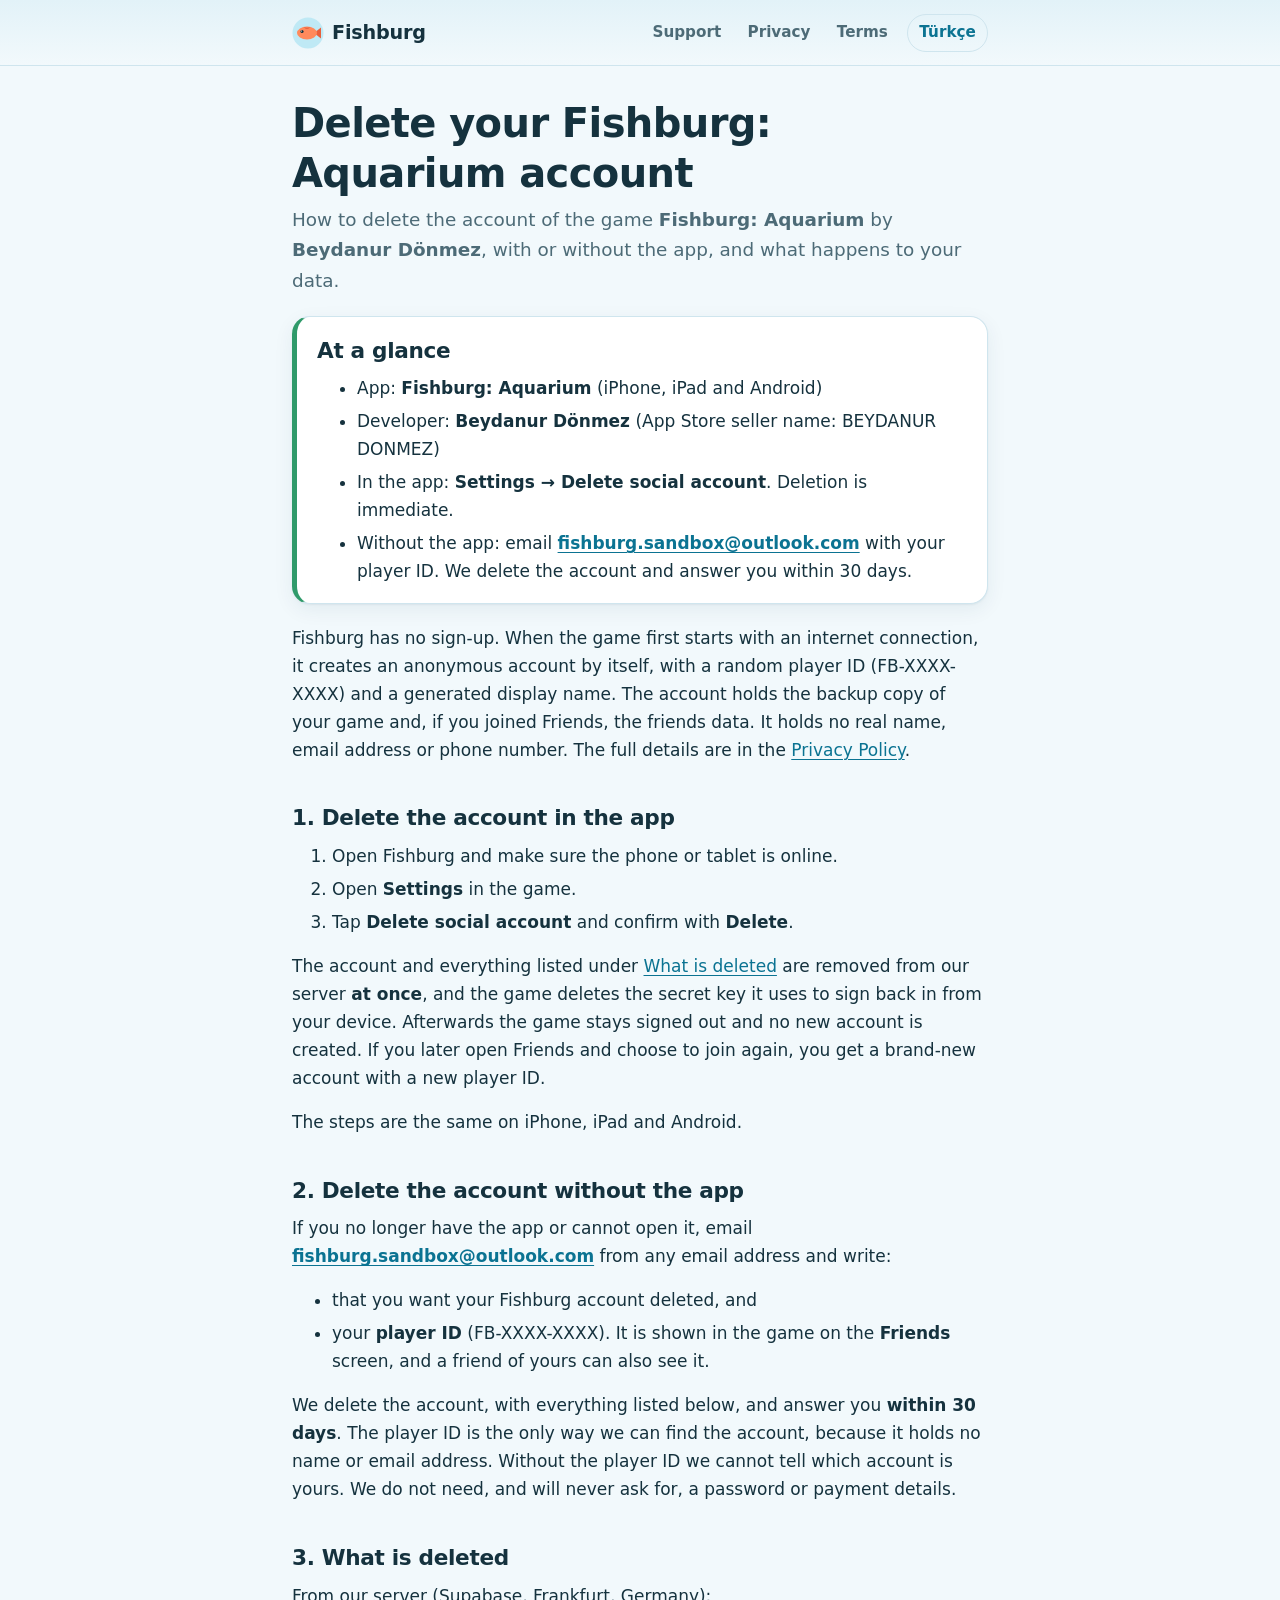
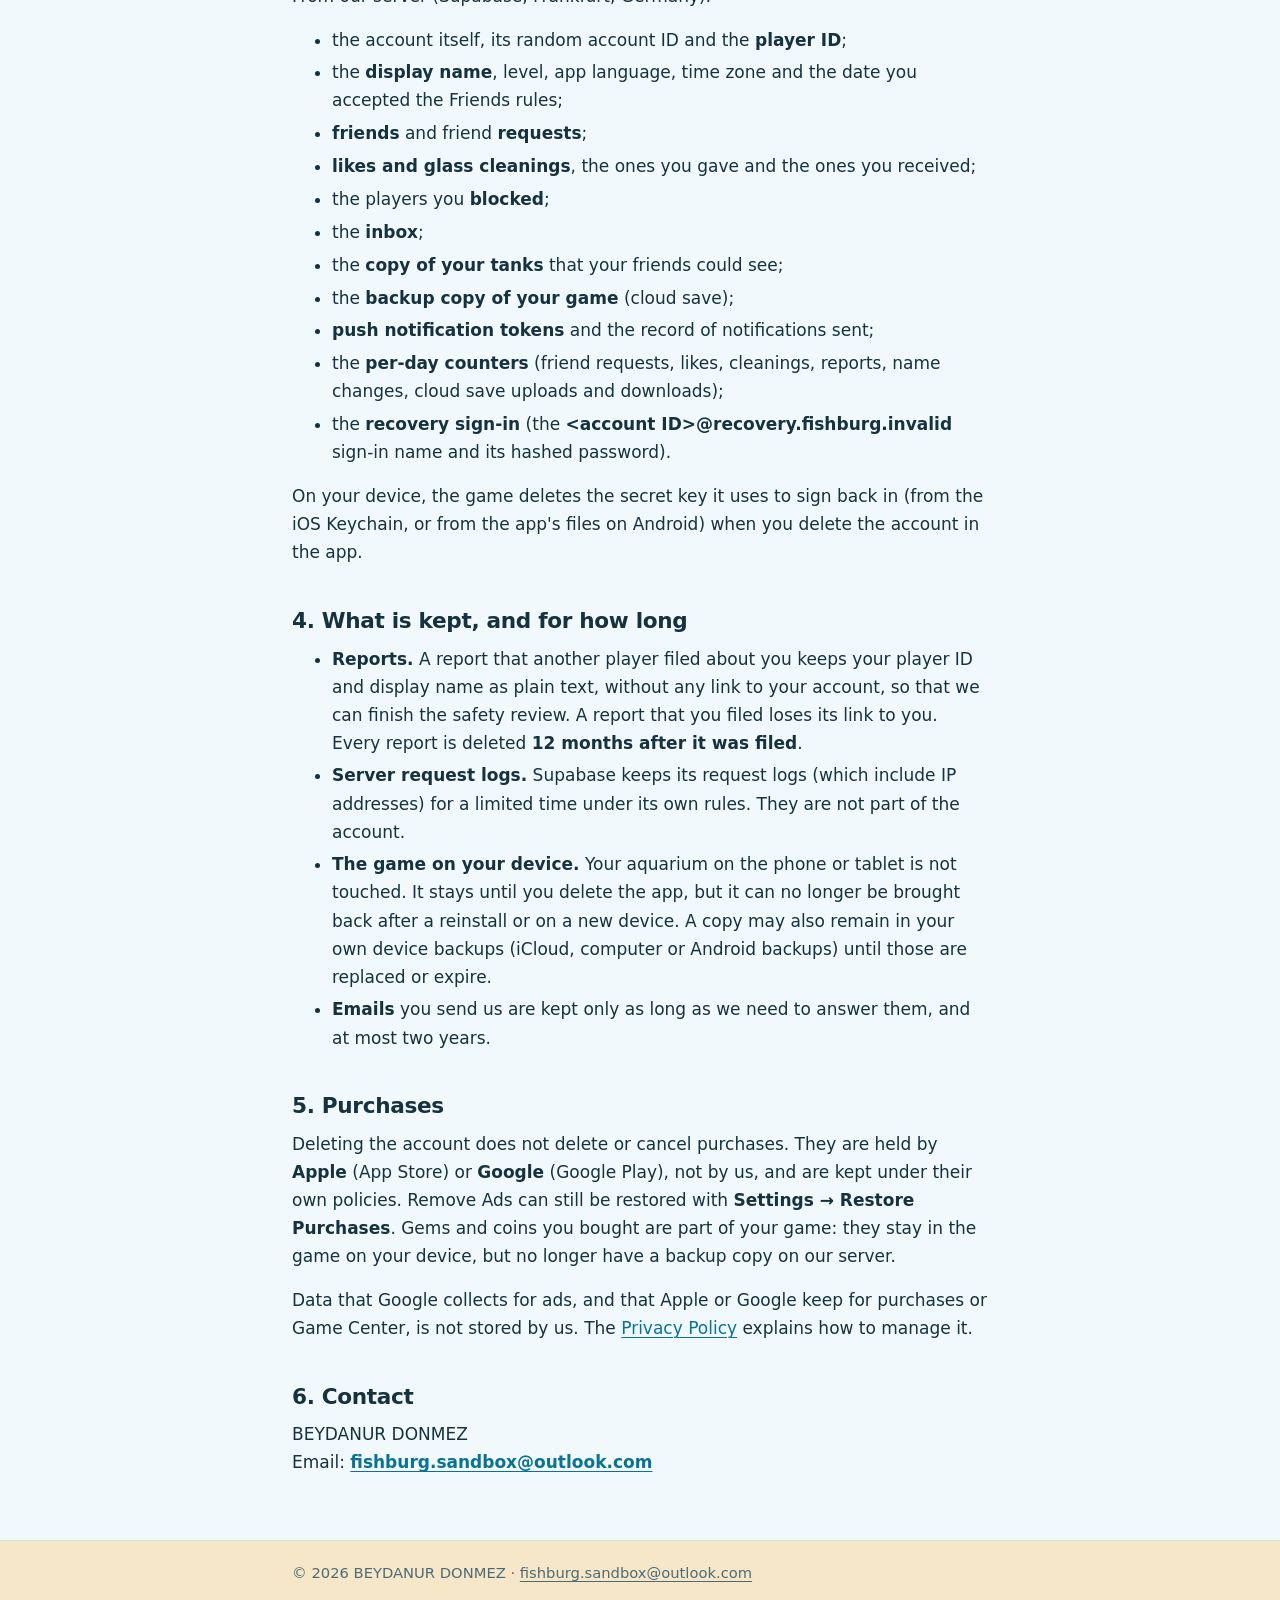
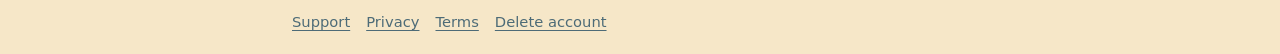
==== delete-account/index.html @ 4eb2338e "site: Android version (Firebase Cloud Messaging, ads without ATT, Google Play Billing, Android backu" ====
<!doctype html>
<html lang="en">
<head>
<meta charset="utf-8">
<meta name="viewport" content="width=device-width, initial-scale=1">
<meta http-equiv="Content-Security-Policy" content="default-src 'none'; style-src 'self'; img-src 'self' data:; base-uri 'none'; form-action 'none'">
<meta name="referrer" content="no-referrer">
<meta name="color-scheme" content="light dark">
<title>Delete your account · Fishburg: Aquarium</title>
<meta name="description" content="How to delete your Fishburg: Aquarium account (by Beydanur Dönmez), in the app or by email without the app, what is deleted and what is kept.">
<link rel="canonical" href="https://beydadonmezz.github.io/fishburg-site/delete-account/">
<link rel="alternate" hreflang="en" href="https://beydadonmezz.github.io/fishburg-site/delete-account/">
<link rel="alternate" hreflang="tr" href="https://beydadonmezz.github.io/fishburg-site/tr/delete-account/">
<link rel="alternate" hreflang="x-default" href="https://beydadonmezz.github.io/fishburg-site/delete-account/">
<link rel="icon" href="data:image/svg+xml,%3Csvg%20xmlns%3D%22http%3A%2F%2Fwww.w3.org%2F2000%2Fsvg%22%20viewBox%3D%220%200%2064%2064%22%3E%3Ccircle%20cx%3D%2232%22%20cy%3D%2232%22%20r%3D%2231%22%20fill%3D%22%23bfe9f5%22%2F%3E%3Cpath%20d%3D%22M44%2032%2058%2021v22z%22%20fill%3D%22%23e8603c%22%2F%3E%3Cellipse%20cx%3D%2230%22%20cy%3D%2232%22%20rx%3D%2220%22%20ry%3D%2213%22%20fill%3D%22%23ff8a5c%22%2F%3E%3Ccircle%20cx%3D%2220%22%20cy%3D%2229%22%20r%3D%223.2%22%20fill%3D%22%2315323e%22%2F%3E%3C%2Fsvg%3E">
<link rel="stylesheet" href="../assets/site.css">
</head>
<body>
<a class="skip" href="#main">Skip to content</a>
<header class="site-header">
  <div class="wrap">
    <a class="brand" href="../" aria-label="Fishburg home"><svg viewBox="0 0 64 64" aria-hidden="true" focusable="false"><circle cx="32" cy="32" r="31" fill="#bfe9f5"/><path d="M44 32 58 21v22z" fill="#e8603c"/><ellipse cx="30" cy="32" rx="20" ry="13" fill="#ff8a5c"/><path d="M24 20c4 2 8 2 12 0-2 5-10 5-12 0z" fill="#e8603c"/><circle cx="20" cy="29" r="3.2" fill="#15323e"/><circle cx="19" cy="28" r="1" fill="#fff"/></svg><span>Fishburg</span></a>
    <nav class="site-nav" aria-label="Main">
      <a href="../support/">Support</a>
      <a href="../privacy/">Privacy</a>
      <a href="../terms/">Terms</a>
      <a class="lang" href="../tr/delete-account/" hreflang="tr" lang="tr" title="Bu sayfanın Türkçesi">Türkçe</a>
    </nav>
  </div>
</header>
<main id="main" class="wrap">
<h1>Delete your Fishburg: Aquarium account</h1>
<p class="lead">How to delete the account of the game <strong>Fishburg: Aquarium</strong> by <strong>Beydanur Dönmez</strong>, with or without the app, and what happens to your data.</p>

<div class="card summary">
  <h2>At a glance</h2>
  <ul>
    <li>App: <strong>Fishburg: Aquarium</strong> (iPhone, iPad and Android)</li>
    <li>Developer: <strong>Beydanur Dönmez</strong> (App Store seller name: BEYDANUR DONMEZ)</li>
    <li>In the app: <span class="path">Settings → Delete social account</span>. Deletion is immediate.</li>
    <li>Without the app: email <a class="email" href="mailto:fishburg.sandbox@outlook.com?subject=Delete%20my%20Fishburg%20account">fishburg.sandbox@outlook.com</a> with your player ID. We delete the account and answer you within 30 days.</li>
  </ul>
</div>

<p>Fishburg has no sign-up. When the game first starts with an internet connection, it creates an anonymous account by itself, with a random player ID (FB-XXXX-XXXX) and a generated display name. The account holds the backup copy of your game and, if you joined Friends, the friends data. It holds no real name, email address or phone number. The full details are in the <a href="../privacy/#friends-delete">Privacy Policy</a>.</p>

<h2 id="in-app">1. Delete the account in the app</h2>
<ol>
  <li>Open Fishburg and make sure the phone or tablet is online.</li>
  <li>Open <span class="path">Settings</span> in the game.</li>
  <li>Tap <span class="path">Delete social account</span> and confirm with <strong>Delete</strong>.</li>
</ol>
<p>The account and everything listed under <a href="#deleted">What is deleted</a> are removed from our server <strong>at once</strong>, and the game deletes the secret key it uses to sign back in from your device. Afterwards the game stays signed out and no new account is created. If you later open Friends and choose to join again, you get a brand-new account with a new player ID.</p>
<p>The steps are the same on iPhone, iPad and Android.</p>

<h2 id="by-email">2. Delete the account without the app</h2>
<p>If you no longer have the app or cannot open it, email <a class="email" href="mailto:fishburg.sandbox@outlook.com?subject=Delete%20my%20Fishburg%20account">fishburg.sandbox@outlook.com</a> from any email address and write:</p>
<ul>
  <li>that you want your Fishburg account deleted, and</li>
  <li>your <strong>player ID</strong> (FB-XXXX-XXXX). It is shown in the game on the <strong>Friends</strong> screen, and a friend of yours can also see it.</li>
</ul>
<p>We delete the account, with everything listed below, and answer you <strong>within 30 days</strong>. The player ID is the only way we can find the account, because it holds no name or email address. Without the player ID we cannot tell which account is yours. We do not need, and will never ask for, a password or payment details.</p>

<h2 id="deleted">3. What is deleted</h2>
<p>From our server (Supabase, Frankfurt, Germany):</p>
<ul>
  <li>the account itself, its random account ID and the <strong>player ID</strong>;</li>
  <li>the <strong>display name</strong>, level, app language, time zone and the date you accepted the Friends rules;</li>
  <li><strong>friends</strong> and friend <strong>requests</strong>;</li>
  <li><strong>likes and glass cleanings</strong>, the ones you gave and the ones you received;</li>
  <li>the players you <strong>blocked</strong>;</li>
  <li>the <strong>inbox</strong>;</li>
  <li>the <strong>copy of your tanks</strong> that your friends could see;</li>
  <li>the <strong>backup copy of your game</strong> (cloud save);</li>
  <li><strong>push notification tokens</strong> and the record of notifications sent;</li>
  <li>the <strong>per-day counters</strong> (friend requests, likes, cleanings, reports, name changes, cloud save uploads and downloads);</li>
  <li>the <strong>recovery sign-in</strong> (the <span class="path">&lt;account ID&gt;@recovery.fishburg.invalid</span> sign-in name and its hashed password).</li>
</ul>
<p>On your device, the game deletes the secret key it uses to sign back in (from the iOS Keychain, or from the app's files on Android) when you delete the account in the app.</p>

<h2 id="kept">4. What is kept, and for how long</h2>
<ul>
  <li><strong>Reports.</strong> A report that another player filed about you keeps your player ID and display name as plain text, without any link to your account, so that we can finish the safety review. A report that you filed loses its link to you. Every report is deleted <strong>12 months after it was filed</strong>.</li>
  <li><strong>Server request logs.</strong> Supabase keeps its request logs (which include IP addresses) for a limited time under its own rules. They are not part of the account.</li>
  <li><strong>The game on your device.</strong> Your aquarium on the phone or tablet is not touched. It stays until you delete the app, but it can no longer be brought back after a reinstall or on a new device. A copy may also remain in your own device backups (iCloud, computer or Android backups) until those are replaced or expire.</li>
  <li><strong>Emails</strong> you send us are kept only as long as we need to answer them, and at most two years.</li>
</ul>

<h2 id="purchases">5. Purchases</h2>
<p>Deleting the account does not delete or cancel purchases. They are held by <strong>Apple</strong> (App Store) or <strong>Google</strong> (Google Play), not by us, and are kept under their own policies. Remove Ads can still be restored with <span class="path">Settings → Restore Purchases</span>. Gems and coins you bought are part of your game: they stay in the game on your device, but no longer have a backup copy on our server.</p>
<p>Data that Google collects for ads, and that Apple or Google keep for purchases or Game Center, is not stored by us. The <a href="../privacy/#choices">Privacy Policy</a> explains how to manage it.</p>

<h2 id="contact">6. Contact</h2>
<p>BEYDANUR DONMEZ<br>Email: <a class="email" href="mailto:fishburg.sandbox@outlook.com">fishburg.sandbox@outlook.com</a></p>
</main>
<footer class="site-footer">
  <div class="wrap">
    <p>© 2026 BEYDANUR DONMEZ · <a href="mailto:fishburg.sandbox@outlook.com">fishburg.sandbox@outlook.com</a></p>
    <nav aria-label="Legal and support">
      <a href="../support/">Support</a>
      <a href="../privacy/">Privacy</a>
      <a href="../terms/">Terms</a>
      <a href="../delete-account/" aria-current="page">Delete account</a>
    </nav>
  </div>
</footer>
</body>
</html>
---- assets/site.css ----
/* Fishburg site: one shared stylesheet. No web fonts, no external requests. */

:root {
  color-scheme: light dark;
  --bg: #f2f9fc;
  --bg-deep: #e2f2f8;
  --surface: #ffffff;
  --surface-2: #eaf6fa;
  --text: #15323e;
  --muted: #4d6b77;
  --border: #cfe5ee;
  --primary: #0b7392;
  --primary-strong: #075a73;
  --accent: #e8603c;
  --sand: #f6e7c8;
  --sand-deep: #e9d2a3;
  --kelp: #2f9a6a;
  --focus: #f59e0b;
  --shadow: 0 1px 2px rgb(16 60 80 / 0.06), 0 6px 20px rgb(16 60 80 / 0.07);
  --radius: 18px;
  --radius-sm: 10px;
  --wrap: 46rem;
  --font: system-ui, -apple-system, BlinkMacSystemFont, "Segoe UI", Roboto, "Helvetica Neue", Arial,
    "Noto Sans", sans-serif, "Apple Color Emoji", "Segoe UI Emoji";
}

@media (prefers-color-scheme: dark) {
  :root {
    --bg: #081a22;
    --bg-deep: #0c2530;
    --surface: #0f2a36;
    --surface-2: #133443;
    --text: #e2f1f6;
    --muted: #a3c0cb;
    --border: #1f4656;
    --primary: #5ec8e5;
    --primary-strong: #8fdcf0;
    --accent: #ff9a7a;
    --sand: #3a3325;
    --sand-deep: #4a4130;
    --kelp: #56c28f;
    --shadow: 0 1px 2px rgb(0 0 0 / 0.3), 0 8px 24px rgb(0 0 0 / 0.25);
  }
}

*,
*::before,
*::after {
  box-sizing: border-box;
}

html {
  -webkit-text-size-adjust: 100%;
  text-size-adjust: 100%;
}

body {
  margin: 0;
  min-height: 100vh;
  display: flex;
  flex-direction: column;
  background: var(--bg);
  color: var(--text);
  font-family: var(--font);
  font-size: 1.0625rem;
  line-height: 1.65;
  overflow-wrap: break-word;
}

.wrap {
  width: 100%;
  max-width: var(--wrap);
  margin-inline: auto;
  padding-inline: 1.25rem;
}

a {
  color: var(--primary);
  text-underline-offset: 0.18em;
  text-decoration-thickness: 0.08em;
}

a:hover {
  color: var(--primary-strong);
}

:focus-visible {
  outline: 3px solid var(--focus);
  outline-offset: 2px;
  border-radius: 4px;
}

.skip {
  position: absolute;
  left: -999px;
  top: 0.5rem;
  z-index: 10;
  padding: 0.5rem 0.9rem;
  background: var(--surface);
  color: var(--text);
  border-radius: var(--radius-sm);
  box-shadow: var(--shadow);
}

.skip:focus {
  left: 0.75rem;
}

/* Header */

.site-header {
  background: linear-gradient(180deg, var(--bg-deep), var(--bg));
  border-bottom: 1px solid var(--border);
}

.site-header .wrap {
  display: flex;
  flex-wrap: wrap;
  align-items: center;
  justify-content: space-between;
  gap: 0.5rem 1rem;
  padding-block: 0.85rem;
}

.brand {
  display: inline-flex;
  align-items: center;
  gap: 0.5rem;
  font-weight: 750;
  font-size: 1.2rem;
  color: var(--text);
  text-decoration: none;
  letter-spacing: -0.01em;
}

.brand svg {
  width: 2rem;
  height: 2rem;
  flex: none;
}

.site-nav {
  display: flex;
  flex-wrap: wrap;
  align-items: center;
  gap: 0.25rem;
}

.site-nav a {
  padding: 0.35rem 0.7rem;
  border-radius: 999px;
  color: var(--muted);
  text-decoration: none;
  font-size: 0.95rem;
  font-weight: 550;
}

.site-nav a:hover {
  color: var(--text);
  background: var(--surface-2);
}

.site-nav a[aria-current="page"] {
  color: var(--text);
  background: var(--surface);
  box-shadow: var(--shadow);
}

.site-nav .lang {
  margin-left: 0.25rem;
  border: 1px solid var(--border);
  color: var(--primary);
}

/* Main content */

main {
  flex: 1;
  padding-block: 2rem 3rem;
}

h1,
h2,
h3 {
  line-height: 1.25;
  letter-spacing: -0.015em;
}

h1 {
  font-size: clamp(1.8rem, 1.3rem + 2.2vw, 2.5rem);
  margin: 0 0 0.4rem;
}

h2 {
  font-size: 1.35rem;
  margin: 2.4rem 0 0.6rem;
  padding-top: 0.2rem;
}

h3 {
  font-size: 1.08rem;
  margin: 1.6rem 0 0.4rem;
}

p,
ul,
ol {
  margin: 0 0 1rem;
}

li + li {
  margin-top: 0.3rem;
}

.meta {
  color: var(--muted);
  font-size: 0.95rem;
  margin-bottom: 1.5rem;
}

.lead {
  font-size: 1.15rem;
  color: var(--muted);
}

.card {
  background: var(--surface);
  border: 1px solid var(--border);
  border-radius: var(--radius);
  padding: 1.1rem 1.25rem;
  box-shadow: var(--shadow);
  margin: 1.25rem 0;
}

.card > :last-child {
  margin-bottom: 0;
}

.card h2:first-child,
.card h3:first-child {
  margin-top: 0;
}

.summary {
  border-left: 5px solid var(--kelp);
}

.toc ol {
  columns: 2 14rem;
  column-gap: 2rem;
  padding-left: 1.2rem;
  margin: 0;
}

.toc li {
  break-inside: avoid;
}

.table-scroll {
  overflow-x: auto;
  margin: 1rem 0 1.25rem;
  border: 1px solid var(--border);
  border-radius: var(--radius-sm);
}

table {
  width: 100%;
  min-width: 36rem;
  border-collapse: collapse;
  font-size: 0.95rem;
  background: var(--surface);
}

th,
td {
  text-align: left;
  vertical-align: top;
  padding: 0.6rem 0.75rem;
  border-bottom: 1px solid var(--border);
}

th {
  background: var(--surface-2);
  font-weight: 650;
}

tr:last-child td {
  border-bottom: 0;
}

.path {
  font-weight: 600;
}

.email {
  font-weight: 650;
}

/* FAQ */

details {
  background: var(--surface);
  border: 1px solid var(--border);
  border-radius: var(--radius-sm);
  margin: 0.6rem 0;
  padding: 0 1rem 0 1.75rem;
}

details[open] {
  box-shadow: var(--shadow);
}

summary {
  cursor: pointer;
  font-weight: 650;
  padding: 0.8rem 0;
  list-style-position: outside;
}

details > :not(summary) {
  margin-top: 0;
}

details > :last-child {
  padding-bottom: 0.9rem;
  margin-bottom: 0;
}

/* Home page */

.hero {
  position: relative;
  overflow: hidden;
  border-radius: calc(var(--radius) + 6px);
  padding: 2rem 1.5rem 0;
  background: linear-gradient(180deg, #7fd3ea 0%, #3fa9cf 55%, #2b8fb8 100%);
  color: #06303f;
  box-shadow: var(--shadow);
}

@media (prefers-color-scheme: dark) {
  .hero {
    background: linear-gradient(180deg, #1b6f8c 0%, #11506a 60%, #0c3d52 100%);
    color: #e9f8fc;
  }
}

.hero h1 {
  font-size: clamp(2.2rem, 1.6rem + 3vw, 3.2rem);
  margin-bottom: 0.3rem;
}

.hero .lead {
  color: inherit;
  opacity: 0.9;
  max-width: 32rem;
}

.hero .badge {
  display: inline-block;
  margin: 0.4rem 0 1rem;
  padding: 0.35rem 0.8rem;
  border-radius: 999px;
  background: rgb(255 255 255 / 0.75);
  color: #06303f;
  font-weight: 650;
  font-size: 0.92rem;
}

.hero svg.scene {
  display: block;
  width: calc(100% + 3rem);
  height: auto;
  margin: 0.5rem -1.5rem 0;
}

.features {
  display: grid;
  grid-template-columns: repeat(auto-fit, minmax(13rem, 1fr));
  gap: 0.9rem;
  padding: 0;
  list-style: none;
  margin: 1.5rem 0;
}

.features li {
  margin: 0;
  background: var(--surface);
  border: 1px solid var(--border);
  border-radius: var(--radius);
  padding: 1rem 1.1rem;
}

.features strong {
  display: block;
  margin-bottom: 0.2rem;
}

.links {
  display: flex;
  flex-wrap: wrap;
  gap: 0.6rem;
  padding: 0;
  list-style: none;
}

.links li {
  margin: 0;
}

.button {
  display: inline-block;
  padding: 0.6rem 1.1rem;
  border-radius: 999px;
  background: var(--primary);
  color: #fff;
  font-weight: 650;
  text-decoration: none;
}

.button:hover {
  background: var(--primary-strong);
  color: #fff;
}

@media (prefers-color-scheme: dark) {
  .button,
  .button:hover {
    color: #04222c;
  }
}

.button.secondary {
  background: var(--surface);
  color: var(--primary);
  border: 1px solid var(--border);
}

/* Footer */

.site-footer {
  border-top: 1px solid var(--border);
  background: var(--sand);
  color: var(--muted);
  font-size: 0.92rem;
}

.site-footer .wrap {
  display: flex;
  flex-wrap: wrap;
  justify-content: space-between;
  gap: 0.5rem 1.25rem;
  padding-block: 1.25rem;
}

.site-footer nav {
  display: flex;
  flex-wrap: wrap;
  gap: 0.25rem 1rem;
}

.site-footer a {
  color: inherit;
}

@media (max-width: 30rem) {
  body {
    font-size: 1rem;
  }

  .site-header .wrap {
    justify-content: center;
  }

  .hero {
    padding-inline: 1.1rem;
  }

  .hero svg.scene {
    width: calc(100% + 2.2rem);
    margin-inline: -1.1rem;
  }
}

@media (prefers-reduced-motion: no-preference) {
  .hero .fish-a {
    animation: swim 9s ease-in-out infinite alternate;
  }

  .hero .fish-b {
    animation: swim 12s ease-in-out infinite alternate-reverse;
  }

  .hero .bubble {
    animation: rise 6s linear infinite;
  }
}

@keyframes swim {
  from {
    transform: translateX(-12px);
  }
  to {
    transform: translateX(14px);
  }
}

@keyframes rise {
  from {
    transform: translateY(0);
    opacity: 0.9;
  }
  to {
    transform: translateY(-60px);
    opacity: 0;
  }
}

@media print {
  .site-header nav,
  .skip,
  .hero svg.scene {
    display: none;
  }

  body {
    background: #fff;
    color: #000;
  }
}
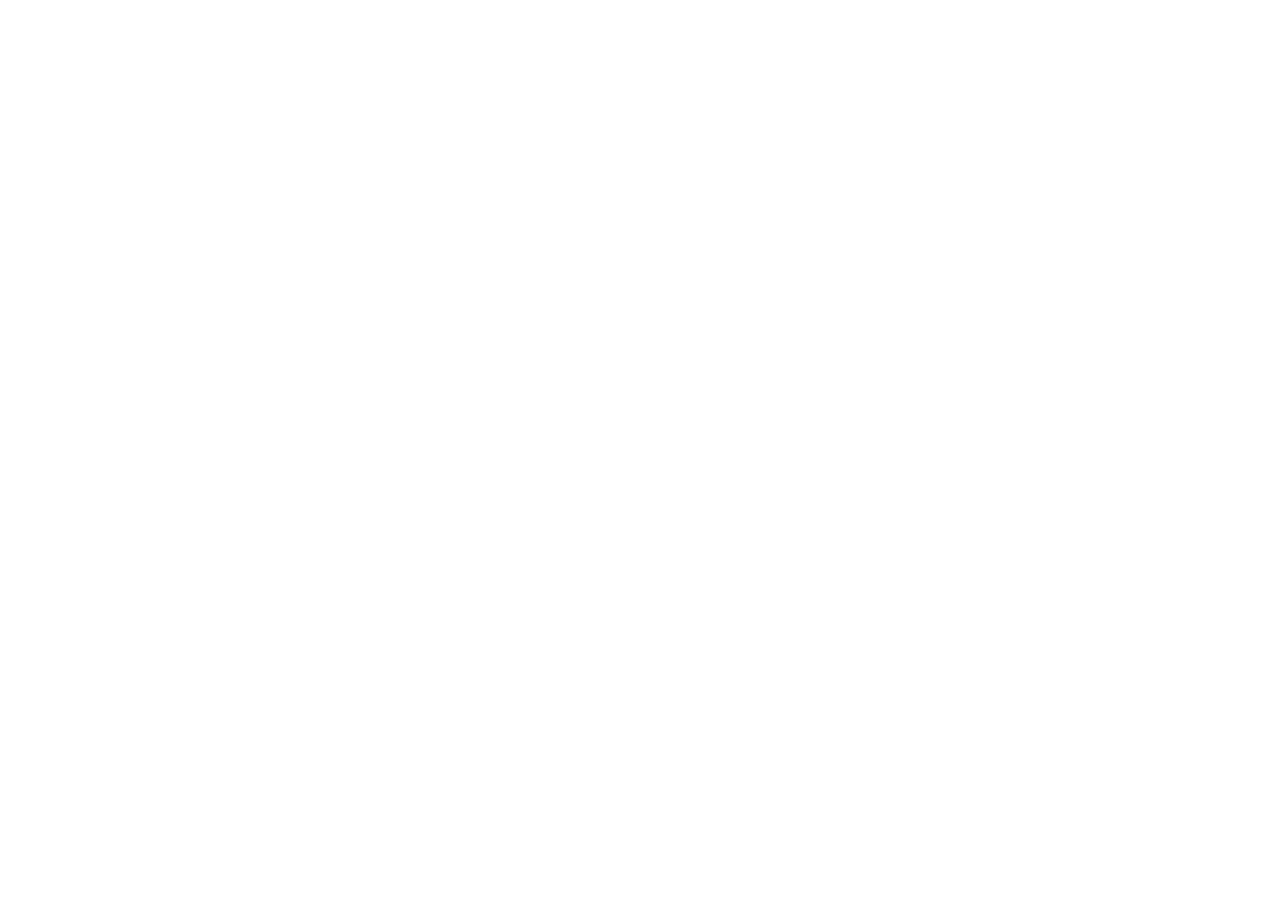
==== commit e0a4f8e3: "redirect: every page moved to https://beydadonmezz.github.io/fishburg/ (meta refresh, #anchor kept, " ====
--- a/delete-account/index.html
+++ b/delete-account/index.html
@@ -3,106 +3,16 @@
 <head>
 <meta charset="utf-8">
 <meta name="viewport" content="width=device-width, initial-scale=1">
-<meta http-equiv="Content-Security-Policy" content="default-src 'none'; style-src 'self'; img-src 'self' data:; base-uri 'none'; form-action 'none'">
-<meta name="referrer" content="no-referrer">
-<meta name="color-scheme" content="light dark">
 <title>Delete your account · Fishburg: Aquarium</title>
-<meta name="description" content="How to delete your Fishburg: Aquarium account (by Beydanur Dönmez), in the app or by email without the app, what is deleted and what is kept.">
-<link rel="canonical" href="https://beydadonmezz.github.io/fishburg-site/delete-account/">
-<link rel="alternate" hreflang="en" href="https://beydadonmezz.github.io/fishburg-site/delete-account/">
-<link rel="alternate" hreflang="tr" href="https://beydadonmezz.github.io/fishburg-site/tr/delete-account/">
-<link rel="alternate" hreflang="x-default" href="https://beydadonmezz.github.io/fishburg-site/delete-account/">
-<link rel="icon" href="data:image/svg+xml,%3Csvg%20xmlns%3D%22http%3A%2F%2Fwww.w3.org%2F2000%2Fsvg%22%20viewBox%3D%220%200%2064%2064%22%3E%3Ccircle%20cx%3D%2232%22%20cy%3D%2232%22%20r%3D%2231%22%20fill%3D%22%23bfe9f5%22%2F%3E%3Cpath%20d%3D%22M44%2032%2058%2021v22z%22%20fill%3D%22%23e8603c%22%2F%3E%3Cellipse%20cx%3D%2230%22%20cy%3D%2232%22%20rx%3D%2220%22%20ry%3D%2213%22%20fill%3D%22%23ff8a5c%22%2F%3E%3Ccircle%20cx%3D%2220%22%20cy%3D%2229%22%20r%3D%223.2%22%20fill%3D%22%2315323e%22%2F%3E%3C%2Fsvg%3E">
-<link rel="stylesheet" href="../assets/site.css">
+<link rel="canonical" href="https://beydadonmezz.github.io/fishburg/delete-account/">
+<meta http-equiv="refresh" content="0; url=https://beydadonmezz.github.io/fishburg/delete-account/">
+<script>location.replace('https://beydadonmezz.github.io/fishburg/delete-account/' + location.hash)</script>
+<style>body{font:1.125rem/1.6 system-ui,-apple-system,sans-serif;margin:0;padding:2rem 1rem;color:#15323e;background:#f2f9fc}main{max-width:40rem;margin:0 auto}a{color:#0b7392;overflow-wrap:anywhere}@media (prefers-color-scheme:dark){body{color:#e2f1f6;background:#081a22}a{color:#5ec8e5}}</style>
 </head>
 <body>
-<a class="skip" href="#main">Skip to content</a>
-<header class="site-header">
-  <div class="wrap">
-    <a class="brand" href="../" aria-label="Fishburg home"><svg viewBox="0 0 64 64" aria-hidden="true" focusable="false"><circle cx="32" cy="32" r="31" fill="#bfe9f5"/><path d="M44 32 58 21v22z" fill="#e8603c"/><ellipse cx="30" cy="32" rx="20" ry="13" fill="#ff8a5c"/><path d="M24 20c4 2 8 2 12 0-2 5-10 5-12 0z" fill="#e8603c"/><circle cx="20" cy="29" r="3.2" fill="#15323e"/><circle cx="19" cy="28" r="1" fill="#fff"/></svg><span>Fishburg</span></a>
-    <nav class="site-nav" aria-label="Main">
-      <a href="../support/">Support</a>
-      <a href="../privacy/">Privacy</a>
-      <a href="../terms/">Terms</a>
-      <a class="lang" href="../tr/delete-account/" hreflang="tr" lang="tr" title="Bu sayfanın Türkçesi">Türkçe</a>
-    </nav>
-  </div>
-</header>
-<main id="main" class="wrap">
-<h1>Delete your Fishburg: Aquarium account</h1>
-<p class="lead">How to delete the account of the game <strong>Fishburg: Aquarium</strong> by <strong>Beydanur Dönmez</strong>, with or without the app, and what happens to your data.</p>
-
-<div class="card summary">
-  <h2>At a glance</h2>
-  <ul>
-    <li>App: <strong>Fishburg: Aquarium</strong> (iPhone, iPad and Android)</li>
-    <li>Developer: <strong>Beydanur Dönmez</strong> (App Store seller name: BEYDANUR DONMEZ)</li>
-    <li>In the app: <span class="path">Settings → Delete social account</span>. Deletion is immediate.</li>
-    <li>Without the app: email <a class="email" href="mailto:fishburg.sandbox@outlook.com?subject=Delete%20my%20Fishburg%20account">fishburg.sandbox@outlook.com</a> with your player ID. We delete the account and answer you within 30 days.</li>
-  </ul>
-</div>
-
-<p>Fishburg has no sign-up. When the game first starts with an internet connection, it creates an anonymous account by itself, with a random player ID (FB-XXXX-XXXX) and a generated display name. The account holds the backup copy of your game and, if you joined Friends, the friends data. It holds no real name, email address or phone number. The full details are in the <a href="../privacy/#friends-delete">Privacy Policy</a>.</p>
-
-<h2 id="in-app">1. Delete the account in the app</h2>
-<ol>
-  <li>Open Fishburg and make sure the phone or tablet is online.</li>
-  <li>Open <span class="path">Settings</span> in the game.</li>
-  <li>Tap <span class="path">Delete social account</span> and confirm with <strong>Delete</strong>.</li>
-</ol>
-<p>The account and everything listed under <a href="#deleted">What is deleted</a> are removed from our server <strong>at once</strong>, and the game deletes the secret key it uses to sign back in from your device. Afterwards the game stays signed out and no new account is created. If you later open Friends and choose to join again, you get a brand-new account with a new player ID.</p>
-<p>The steps are the same on iPhone, iPad and Android.</p>
-
-<h2 id="by-email">2. Delete the account without the app</h2>
-<p>If you no longer have the app or cannot open it, email <a class="email" href="mailto:fishburg.sandbox@outlook.com?subject=Delete%20my%20Fishburg%20account">fishburg.sandbox@outlook.com</a> from any email address and write:</p>
-<ul>
-  <li>that you want your Fishburg account deleted, and</li>
-  <li>your <strong>player ID</strong> (FB-XXXX-XXXX). It is shown in the game on the <strong>Friends</strong> screen, and a friend of yours can also see it.</li>
-</ul>
-<p>We delete the account, with everything listed below, and answer you <strong>within 30 days</strong>. The player ID is the only way we can find the account, because it holds no name or email address. Without the player ID we cannot tell which account is yours. We do not need, and will never ask for, a password or payment details.</p>
-
-<h2 id="deleted">3. What is deleted</h2>
-<p>From our server (Supabase, Frankfurt, Germany):</p>
-<ul>
-  <li>the account itself, its random account ID and the <strong>player ID</strong>;</li>
-  <li>the <strong>display name</strong>, level, app language, time zone and the date you accepted the Friends rules;</li>
-  <li><strong>friends</strong> and friend <strong>requests</strong>;</li>
-  <li><strong>likes and glass cleanings</strong>, the ones you gave and the ones you received;</li>
-  <li>the players you <strong>blocked</strong>;</li>
-  <li>the <strong>inbox</strong>;</li>
-  <li>the <strong>copy of your tanks</strong> that your friends could see;</li>
-  <li>the <strong>backup copy of your game</strong> (cloud save);</li>
-  <li><strong>push notification tokens</strong> and the record of notifications sent;</li>
-  <li>the <strong>per-day counters</strong> (friend requests, likes, cleanings, reports, name changes, cloud save uploads and downloads);</li>
-  <li>the <strong>recovery sign-in</strong> (the <span class="path">&lt;account ID&gt;@recovery.fishburg.invalid</span> sign-in name and its hashed password).</li>
-</ul>
-<p>On your device, the game deletes the secret key it uses to sign back in (from the iOS Keychain, or from the app's files on Android) when you delete the account in the app.</p>
-
-<h2 id="kept">4. What is kept, and for how long</h2>
-<ul>
-  <li><strong>Reports.</strong> A report that another player filed about you keeps your player ID and display name as plain text, without any link to your account, so that we can finish the safety review. A report that you filed loses its link to you. Every report is deleted <strong>12 months after it was filed</strong>.</li>
-  <li><strong>Server request logs.</strong> Supabase keeps its request logs (which include IP addresses) for a limited time under its own rules. They are not part of the account.</li>
-  <li><strong>The game on your device.</strong> Your aquarium on the phone or tablet is not touched. It stays until you delete the app, but it can no longer be brought back after a reinstall or on a new device. A copy may also remain in your own device backups (iCloud, computer or Android backups) until those are replaced or expire.</li>
-  <li><strong>Emails</strong> you send us are kept only as long as we need to answer them, and at most two years.</li>
-</ul>
-
-<h2 id="purchases">5. Purchases</h2>
-<p>Deleting the account does not delete or cancel purchases. They are held by <strong>Apple</strong> (App Store) or <strong>Google</strong> (Google Play), not by us, and are kept under their own policies. Remove Ads can still be restored with <span class="path">Settings → Restore Purchases</span>. Gems and coins you bought are part of your game: they stay in the game on your device, but no longer have a backup copy on our server.</p>
-<p>Data that Google collects for ads, and that Apple or Google keep for purchases or Game Center, is not stored by us. The <a href="../privacy/#choices">Privacy Policy</a> explains how to manage it.</p>
-
-<h2 id="contact">6. Contact</h2>
-<p>BEYDANUR DONMEZ<br>Email: <a class="email" href="mailto:fishburg.sandbox@outlook.com">fishburg.sandbox@outlook.com</a></p>
+<main>
+<h1>Delete your account</h1>
+<p>This page has moved to <a href="https://beydadonmezz.github.io/fishburg/delete-account/">https://beydadonmezz.github.io/fishburg/delete-account/</a>.</p>
 </main>
-<footer class="site-footer">
-  <div class="wrap">
-    <p>© 2026 BEYDANUR DONMEZ · <a href="mailto:fishburg.sandbox@outlook.com">fishburg.sandbox@outlook.com</a></p>
-    <nav aria-label="Legal and support">
-      <a href="../support/">Support</a>
-      <a href="../privacy/">Privacy</a>
-      <a href="../terms/">Terms</a>
-      <a href="../delete-account/" aria-current="page">Delete account</a>
-    </nav>
-  </div>
-</footer>
 </body>
 </html>
